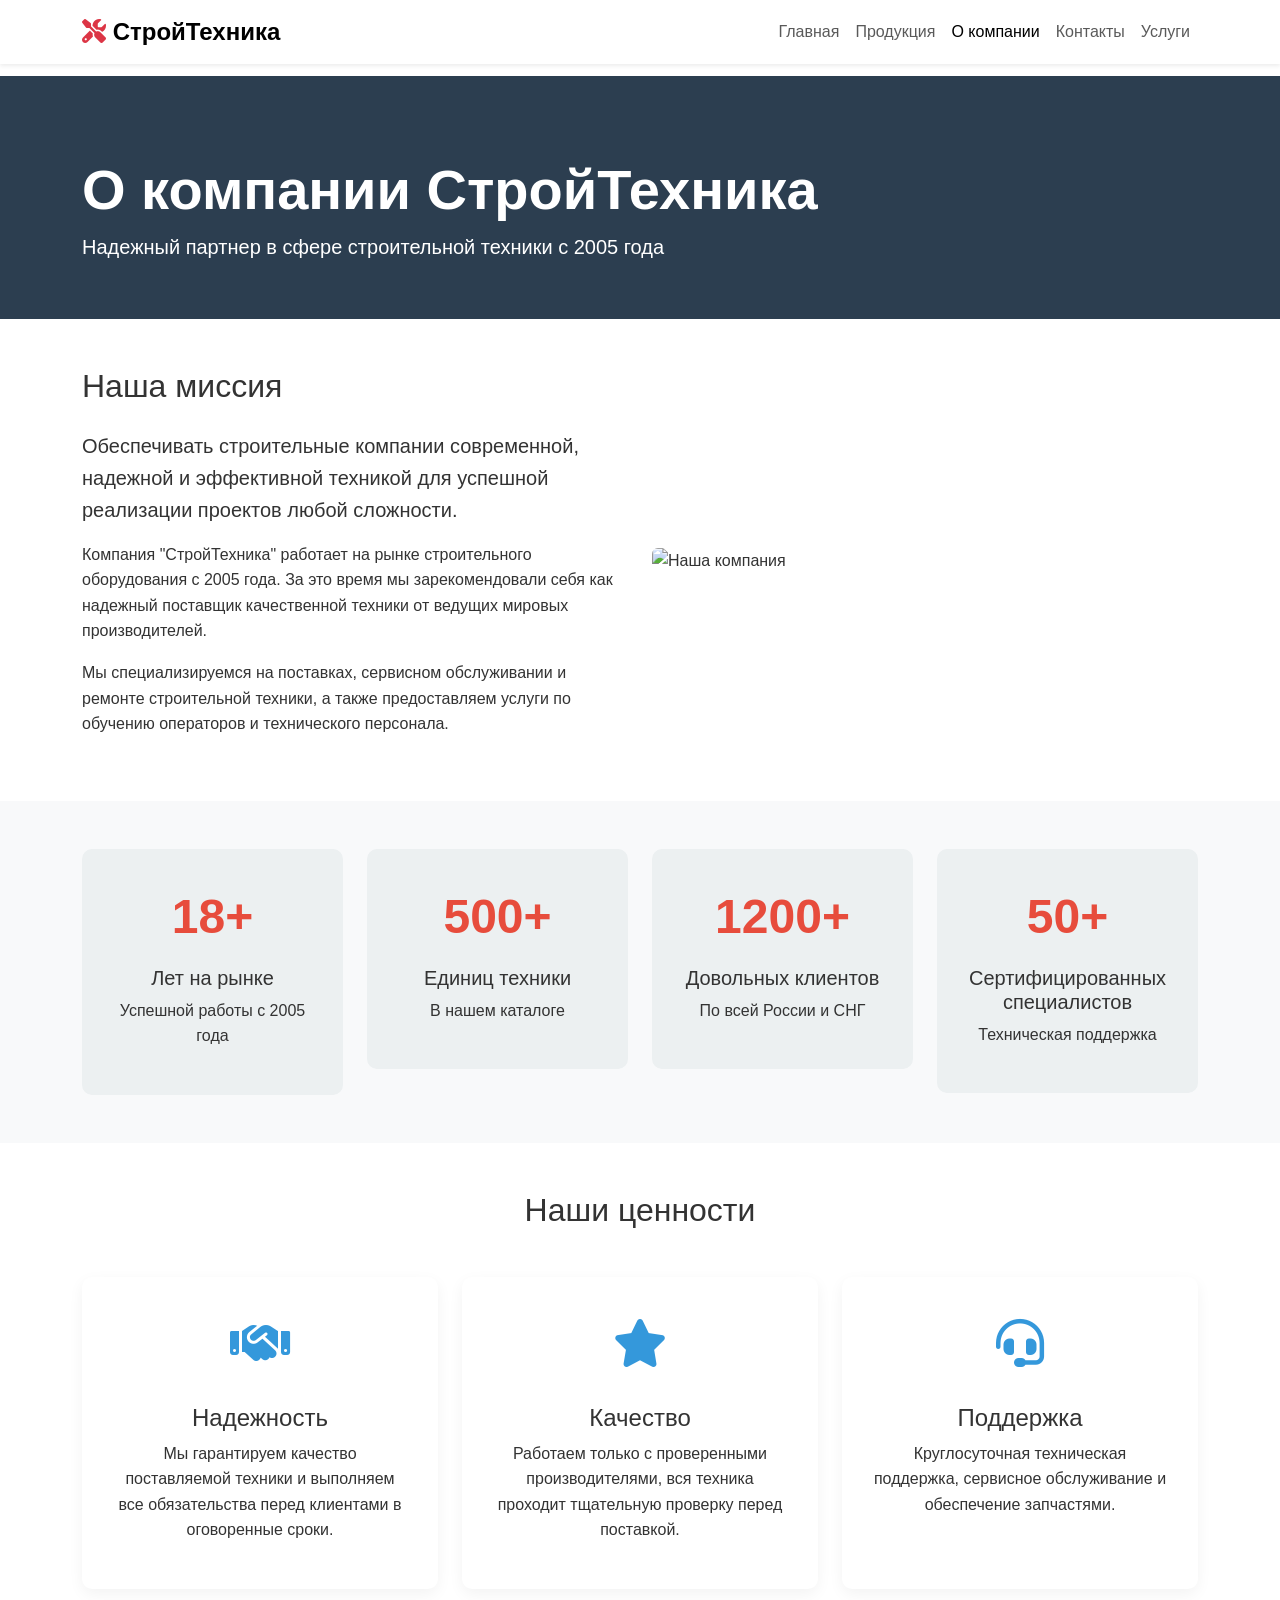
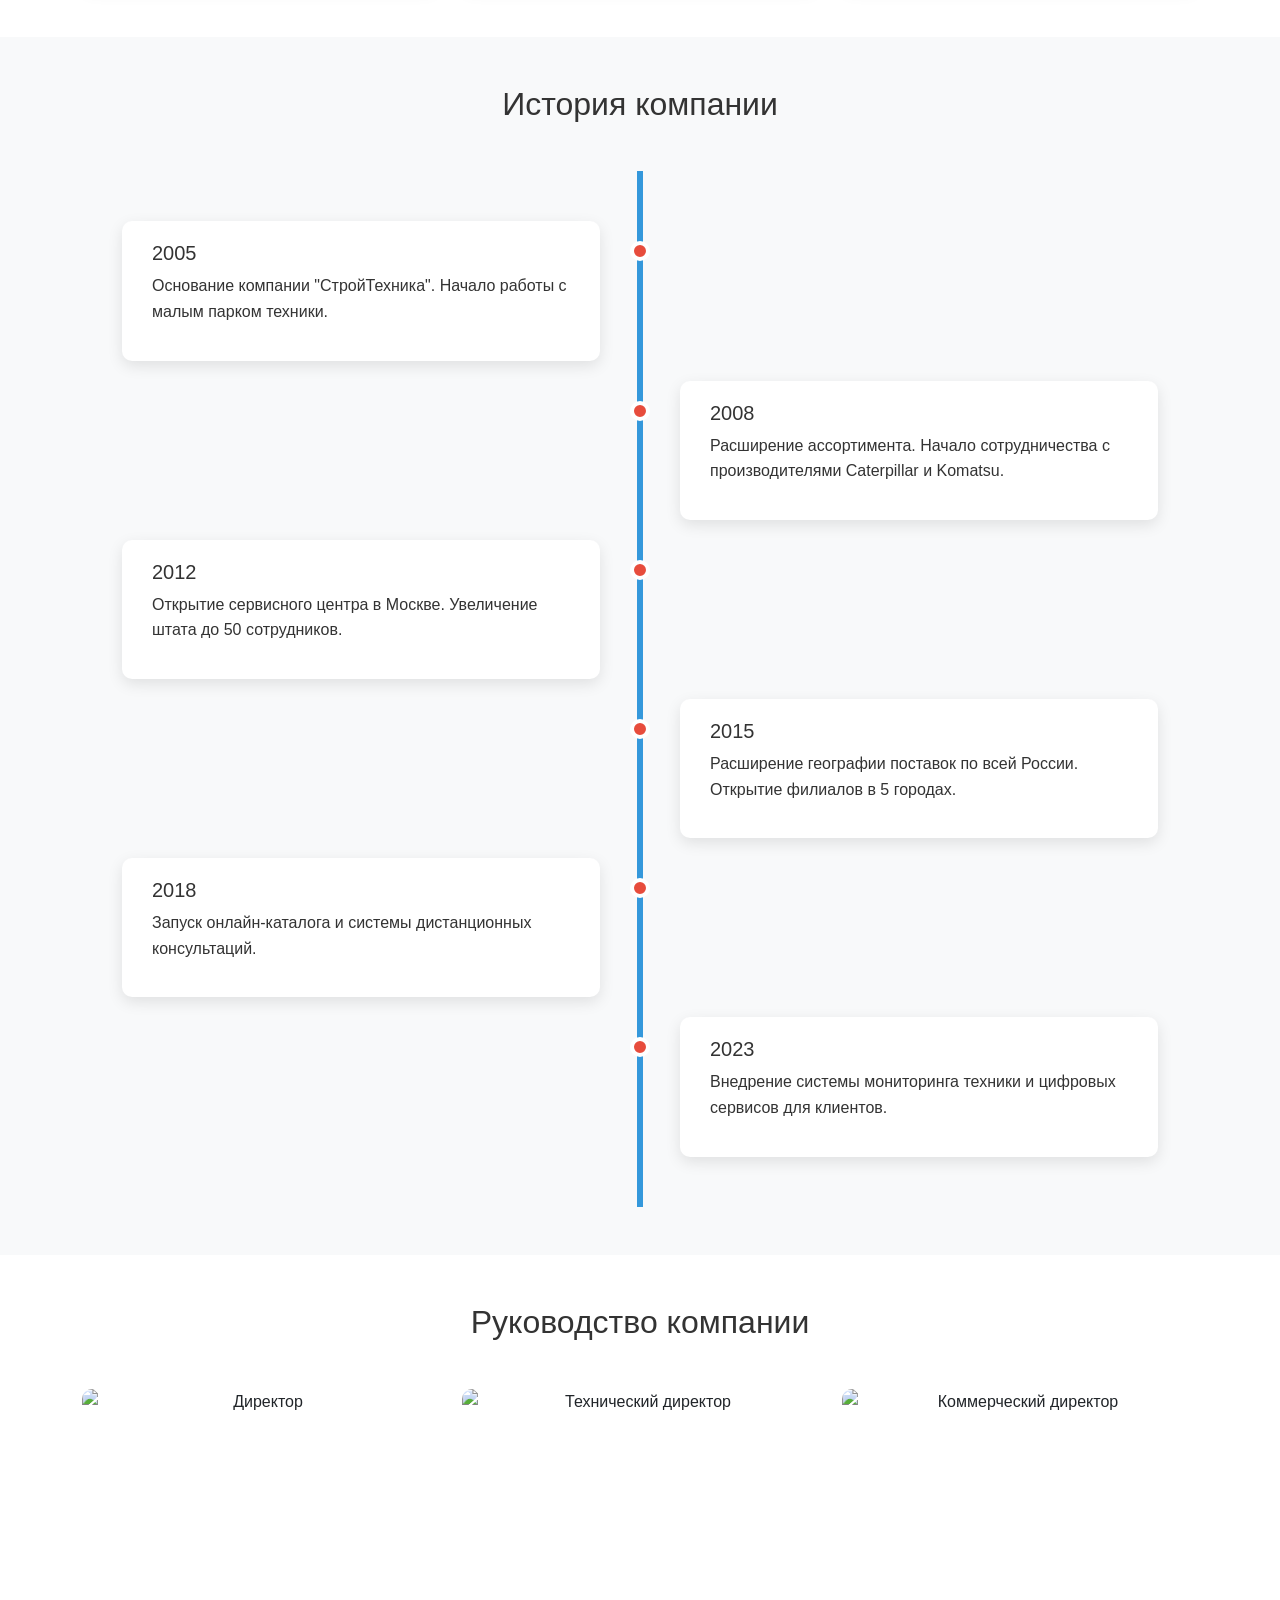
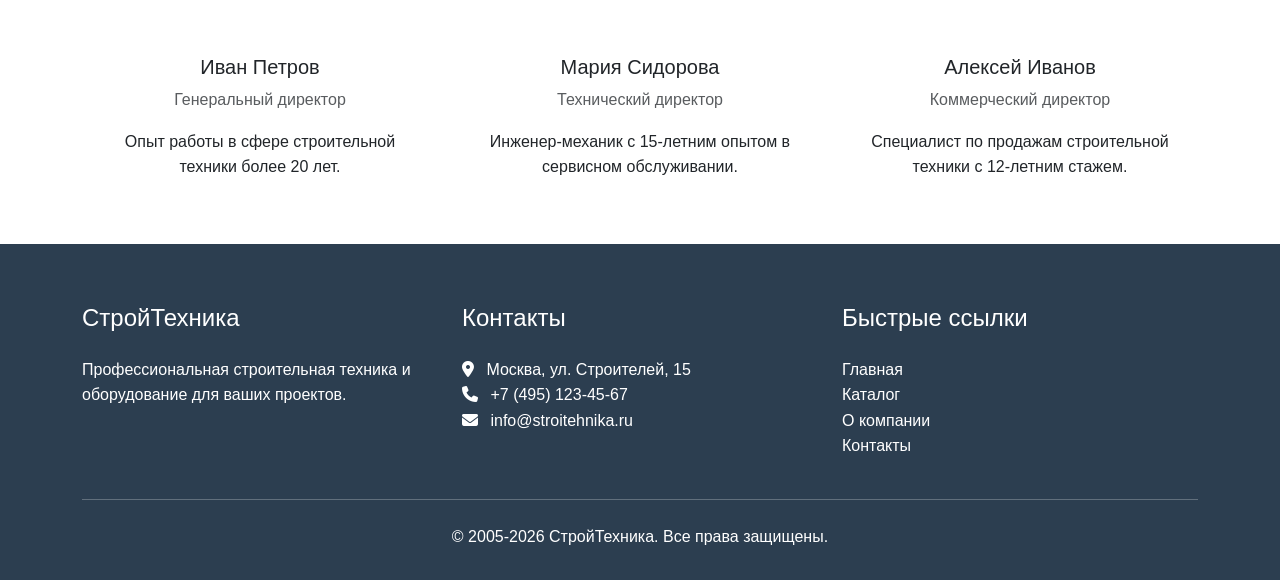
==== about.html @ 3f27ba3b "初始提交: 俄语工程机械展示网站" ====
<!DOCTYPE html>
<html lang="ru">
<head>
    <meta charset="UTF-8">
    <meta name="viewport" content="width=device-width, initial-scale=1.0">
    <title>О компании - Строительная Техника</title>
    <link href="https://cdn.jsdelivr.net/npm/bootstrap@5.3.0/dist/css/bootstrap.min.css" rel="stylesheet">
    <link rel="stylesheet" href="https://cdnjs.cloudflare.com/ajax/libs/font-awesome/6.4.0/css/all.min.css">
    <style>
        :root {
            --primary-color: #2c3e50;
            --secondary-color: #e74c3c;
            --accent-color: #3498db;
            --light-color: #ecf0f1;
        }
        
        body {
            font-family: 'Segoe UI', Tahoma, Geneva, Verdana, sans-serif;
            color: #333;
            line-height: 1.6;
        }
        
        .navbar-brand {
            font-weight: 700;
            font-size: 1.5rem;
        }
        
        .page-header {
            background-color: var(--primary-color);
            color: white;
            padding: 80px 0 40px;
            margin-top: 76px;
        }
        
        .about-hero {
            background: linear-gradient(rgba(44, 62, 80, 0.9), rgba(44, 62, 80, 0.9)), url('https://images.unsplash.com/photo-1504917595217-d4dc5ebe6122?ixlib=rb-4.0.3&auto=format&fit=crop&w=1950&q=80');
            background-size: cover;
            background-position: center;
            color: white;
            padding: 100px 0;
            text-align: center;
        }
        
        .timeline {
            position: relative;
            max-width: 1200px;
            margin: 0 auto;
            padding: 40px 0;
        }
        
        .timeline::after {
            content: '';
            position: absolute;
            width: 6px;
            background-color: var(--accent-color);
            top: 0;
            bottom: 0;
            left: 50%;
            margin-left: -3px;
        }
        
        .timeline-item {
            padding: 10px 40px;
            position: relative;
            width: 50%;
            box-sizing: border-box;
        }
        
        .timeline-item:nth-child(odd) {
            left: 0;
        }
        
        .timeline-item:nth-child(even) {
            left: 50%;
        }
        
        .timeline-content {
            padding: 20px 30px;
            background-color: white;
            position: relative;
            border-radius: 10px;
            box-shadow: 0 5px 15px rgba(0, 0, 0, 0.1);
        }
        
        .timeline-item:nth-child(odd)::after {
            content: '';
            position: absolute;
            width: 20px;
            height: 20px;
            right: -10px;
            background-color: var(--secondary-color);
            border: 4px solid white;
            top: 30px;
            border-radius: 50%;
            z-index: 1;
        }
        
        .timeline-item:nth-child(even)::after {
            content: '';
            position: absolute;
            width: 20px;
            height: 20px;
            left: -10px;
            background-color: var(--secondary-color);
            border: 4px solid white;
            top: 30px;
            border-radius: 50%;
            z-index: 1;
        }
        
        .team-card {
            border: none;
            border-radius: 10px;
            overflow: hidden;
            transition: transform 0.3s ease;
            text-align: center;
        }
        
        .team-card:hover {
            transform: translateY(-10px);
        }
        
        .team-card img {
            height: 250px;
            object-fit: cover;
        }
        
        .values-card {
            text-align: center;
            padding: 30px;
            border-radius: 10px;
            background: white;
            box-shadow: 0 5px 15px rgba(0, 0, 0, 0.05);
            height: 100%;
            transition: transform 0.3s ease;
        }
        
        .values-card:hover {
            transform: translateY(-5px);
        }
        
        .value-icon {
            font-size: 3rem;
            color: var(--accent-color);
            margin-bottom: 20px;
        }
        
        .stat-card {
            text-align: center;
            padding: 30px;
            background: var(--light-color);
            border-radius: 10px;
        }
        
        .stat-number {
            font-size: 3rem;
            font-weight: 700;
            color: var(--secondary-color);
            margin-bottom: 10px;
        }
        
        .footer {
            background-color: var(--primary-color);
            color: white;
            padding: 60px 0 30px;
        }
        
        .btn-primary {
            background-color: var(--secondary-color);
            border-color: var(--secondary-color);
        }
        
        .btn-primary:hover {
            background-color: #c0392b;
            border-color: #c0392b;
        }
        
        @media (max-width: 768px) {
            .timeline::after {
                left: 31px;
            }
            
            .timeline-item {
                width: 100%;
                padding-left: 70px;
                padding-right: 25px;
            }
            
            .timeline-item:nth-child(even) {
                left: 0;
            }
            
            .timeline-item:nth-child(odd)::after,
            .timeline-item:nth-child(even)::after {
                left: 21px;
            }
        }
    </style>
</head>
<body>
    <!-- Навигация -->
    <nav class="navbar navbar-expand-lg navbar-light bg-white shadow-sm fixed-top">
        <div class="container">
            <a class="navbar-brand" href="index.html">
                <i class="fas fa-tools text-danger"></i> СтройТехника
            </a>
            <button class="navbar-toggler" type="button" data-bs-toggle="collapse" data-bs-target="#navbarNav">
                <span class="navbar-toggler-icon"></span>
            </button>
            <div class="collapse navbar-collapse" id="navbarNav">
                <ul class="navbar-nav ms-auto">
                    <li class="nav-item">
                        <a class="nav-link" href="index.html">Главная</a>
                    </li>
                    <li class="nav-item">
                        <a class="nav-link" href="products.html">Продукция</a>
                    </li>
                    <li class="nav-item">
                        <a class="nav-link active" href="about.html">О компании</a>
                    </li>
                    <li class="nav-item">
                        <a class="nav-link" href="contact.html">Контакты</a>
                    </li>
                    <li class="nav-item">
                        <a class="nav-link" href="services.html">Услуги</a>
                    </li>
                </ul>
            </div>
        </div>
    </nav>

    <!-- Заголовок страницы -->
    <section class="page-header">
        <div class="container">
            <div class="row">
                <div class="col-lg-8">
                    <h1 class="display-4 fw-bold">О компании СтройТехника</h1>
                    <p class="lead">Надежный партнер в сфере строительной техники с 2005 года</p>
                </div>
            </div>
        </div>
    </section>

    <!-- О компании -->
    <section class="py-5">
        <div class="container">
            <div class="row align-items-center">
                <div class="col-lg-6">
                    <h2 class="mb-4">Наша миссия</h2>
                    <p class="lead">Обеспечивать строительные компании современной, надежной и эффективной техникой для успешной реализации проектов любой сложности.</p>
                    <p>Компания "СтройТехника" работает на рынке строительного оборудования с 2005 года. За это время мы зарекомендовали себя как надежный поставщик качественной техники от ведущих мировых производителей.</p>
                    <p>Мы специализируемся на поставках, сервисном обслуживании и ремонте строительной техники, а также предоставляем услуги по обучению операторов и технического персонала.</p>
                </div>
                <div class="col-lg-6">
                    <img src="https://images.unsplash.com/photo-1504384308090-c894fdcc538d?ixlib=rb-4.0.3&auto=format&fit=crop&w=1000&q=80" class="img-fluid rounded" alt="Наша компания">
                </div>
            </div>
        </div>
    </section>

    <!-- Статистика -->
    <section class="py-5 bg-light">
        <div class="container">
            <div class="row text-center">
                <div class="col-md-3">
                    <div class="stat-card">
                        <div class="stat-number">18+</div>
                        <h5>Лет на рынке</h5>
                        <p>Успешной работы с 2005 года</p>
                    </div>
                </div>
                <div class="col-md-3">
                    <div class="stat-card">
                        <div class="stat-number">500+</div>
                        <h5>Единиц техники</h5>
                        <p>В нашем каталоге</p>
                    </div>
                </div>
                <div class="col-md-3">
                    <div class="stat-card">
                        <div class="stat-number">1200+</div>
                        <h5>Довольных клиентов</h5>
                        <p>По всей России и СНГ</p>
                    </div>
                </div>
                <div class="col-md-3">
                    <div class="stat-card">
                        <div class="stat-number">50+</div>
                        <h5>Сертифицированных специалистов</h5>
                        <p>Техническая поддержка</p>
                    </div>
                </div>
            </div>
        </div>
    </section>

    <!-- Наши ценности -->
    <section class="py-5">
        <div class="container">
            <h2 class="text-center mb-5">Наши ценности</h2>
            <div class="row g-4">
                <div class="col-md-4">
                    <div class="values-card">
                        <div class="value-icon">
                            <i class="fas fa-handshake"></i>
                        </div>
                        <h4>Надежность</h4>
                        <p>Мы гарантируем качество поставляемой техники и выполняем все обязательства перед клиентами в оговоренные сроки.</p>
                    </div>
                </div>
                <div class="col-md-4">
                    <div class="values-card">
                        <div class="value-icon">
                            <i class="fas fa-star"></i>
                        </div>
                        <h4>Качество</h4>
                        <p>Работаем только с проверенными производителями, вся техника проходит тщательную проверку перед поставкой.</p>
                    </div>
                </div>
                <div class="col-md-4">
                    <div class="values-card">
                        <div class="value-icon">
                            <i class="fas fa-headset"></i>
                        </div>
                        <h4>Поддержка</h4>
                        <p>Круглосуточная техническая поддержка, сервисное обслуживание и обеспечение запчастями.</p>
                    </div>
                </div>
            </div>
        </div>
    </section>

    <!-- История компании -->
    <section class="py-5 bg-light">
        <div class="container">
            <h2 class="text-center mb-5">История компании</h2>
            <div class="timeline">
                <div class="timeline-item">
                    <div class="timeline-content">
                        <h5>2005</h5>
                        <p>Основание компании "СтройТехника". Начало работы с малым парком техники.</p>
                    </div>
                </div>
                <div class="timeline-item">
                    <div class="timeline-content">
                        <h5>2008</h5>
                        <p>Расширение ассортимента. Начало сотрудничества с производителями Caterpillar и Komatsu.</p>
                    </div>
                </div>
                <div class="timeline-item">
                    <div class="timeline-content">
                        <h5>2012</h5>
                        <p>Открытие сервисного центра в Москве. Увеличение штата до 50 сотрудников.</p>
                    </div>
                </div>
                <div class="timeline-item">
                    <div class="timeline-content">
                        <h5>2015</h5>
                        <p>Расширение географии поставок по всей России. Открытие филиалов в 5 городах.</p>
                    </div>
                </div>
                <div class="timeline-item">
                    <div class="timeline-content">
                        <h5>2018</h5>
                        <p>Запуск онлайн-каталога и системы дистанционных консультаций.</p>
                    </div>
                </div>
                <div class="timeline-item">
                    <div class="timeline-content">
                        <h5>2023</h5>
                        <p>Внедрение системы мониторинга техники и цифровых сервисов для клиентов.</p>
                    </div>
                </div>
            </div>
        </div>
    </section>

    <!-- Команда -->
    <section class="py-5">
        <div class="container">
            <h2 class="text-center mb-5">Руководство компании</h2>
            <div class="row g-4">
                <div class="col-md-4">
                    <div class="card team-card">
                        <img src="https://images.unsplash.com/photo-1560250097-0b93528c311a?ixlib=rb-4.0.3&auto=format&fit=crop&w=800&q=80" class="card-img-top" alt="Директор">
                        <div class="card-body">
                            <h5 class="card-title">Иван Петров</h5>
                            <p class="text-muted">Генеральный директор</p>
                            <p class="card-text">Опыт работы в сфере строительной техники более 20 лет.</p>
                        </div>
                    </div>
                </div>
                <div class="col-md-4">
                    <div class="card team-card">
                        <img src="https://images.unsplash.com/photo-1573496359142-b8d87734a5a2?ixlib=rb-4.0.3&auto=format&fit=crop&w=800&q=80" class="card-img-top" alt="Технический директор">
                        <div class="card-body">
                            <h5 class="card-title">Мария Сидорова</h5>
                            <p class="text-muted">Технический директор</p>
                            <p class="card-text">Инженер-механик с 15-летним опытом в сервисном обслуживании.</p>
                        </div>
                    </div>
                </div>
                <div class="col-md-4">
                    <div class="card team-card">
                        <img src="https://images.unsplash.com/photo-1560250097-0b93528c311a?ixlib=rb-4.0.3&auto=format&fit=crop&w=800&q=80" class="card-img-top" alt="Коммерческий директор">
                        <div class="card-body">
                            <h5 class="card-title">Алексей Иванов</h5>
                            <p class="text-muted">Коммерческий директор</p>
                            <p class="card-text">Специалист по продажам строительной техники с 12-летним стажем.</p>
                        </div>
                    </div>
                </div>
            </div>
        </div>
    </section>

    <!-- Футер -->
    <footer class="footer">
        <div class="container">
            <div class="row">
                <div class="col-md-4">
                    <h4 class="mb-4">СтройТехника</h4>
                    <p>Профессиональная строительная техника и оборудование для ваших проектов.</p>
                </div>
                <div class="col-md-4">
                    <h4 class="mb-4">Контакты</h4>
                    <ul class="list-unstyled">
                        <li><i class="fas fa-map-marker-alt me-2"></i> Москва, ул. Строителей, 15</li>
                        <li><i class="fas fa-phone me-2"></i> +7 (495) 123-45-67</li>
                        <li><i class="fas fa-envelope me-2"></i> info@stroitehnika.ru</li>
                    </ul>
                </div>
                <div class="col-md-4">
                    <h4 class="mb-4">Быстрые ссылки</h4>
                    <ul class="list-unstyled">
                        <li><a href="index.html" class="text-white text-decoration-none">Главная</a></li>
                        <li><a href="products.html" class="text-white text-decoration-none">Каталог</a></li>
                        <li><a href="about.html" class="text-white text-decoration-none">О компании</a></li>
                        <li><a href="contact.html" class="text-white text-decoration-none">Контакты</a></li>
                    </ul>
                </div>
            </div>
            <hr class="my-4 bg-light">
            <div class="row">
                <div class="col-md-12 text-center">
                    <p class="mb-0">&copy; 2005-2026 СтройТехника. Все права защищены.</p>
                </div>
            </div>
        </div>
    </footer>

    <script src="https://cdn.jsdelivr.net/npm/bootstrap@5.3.0/dist/js/bootstrap.bundle.min.js"></script>
</body>
</html>
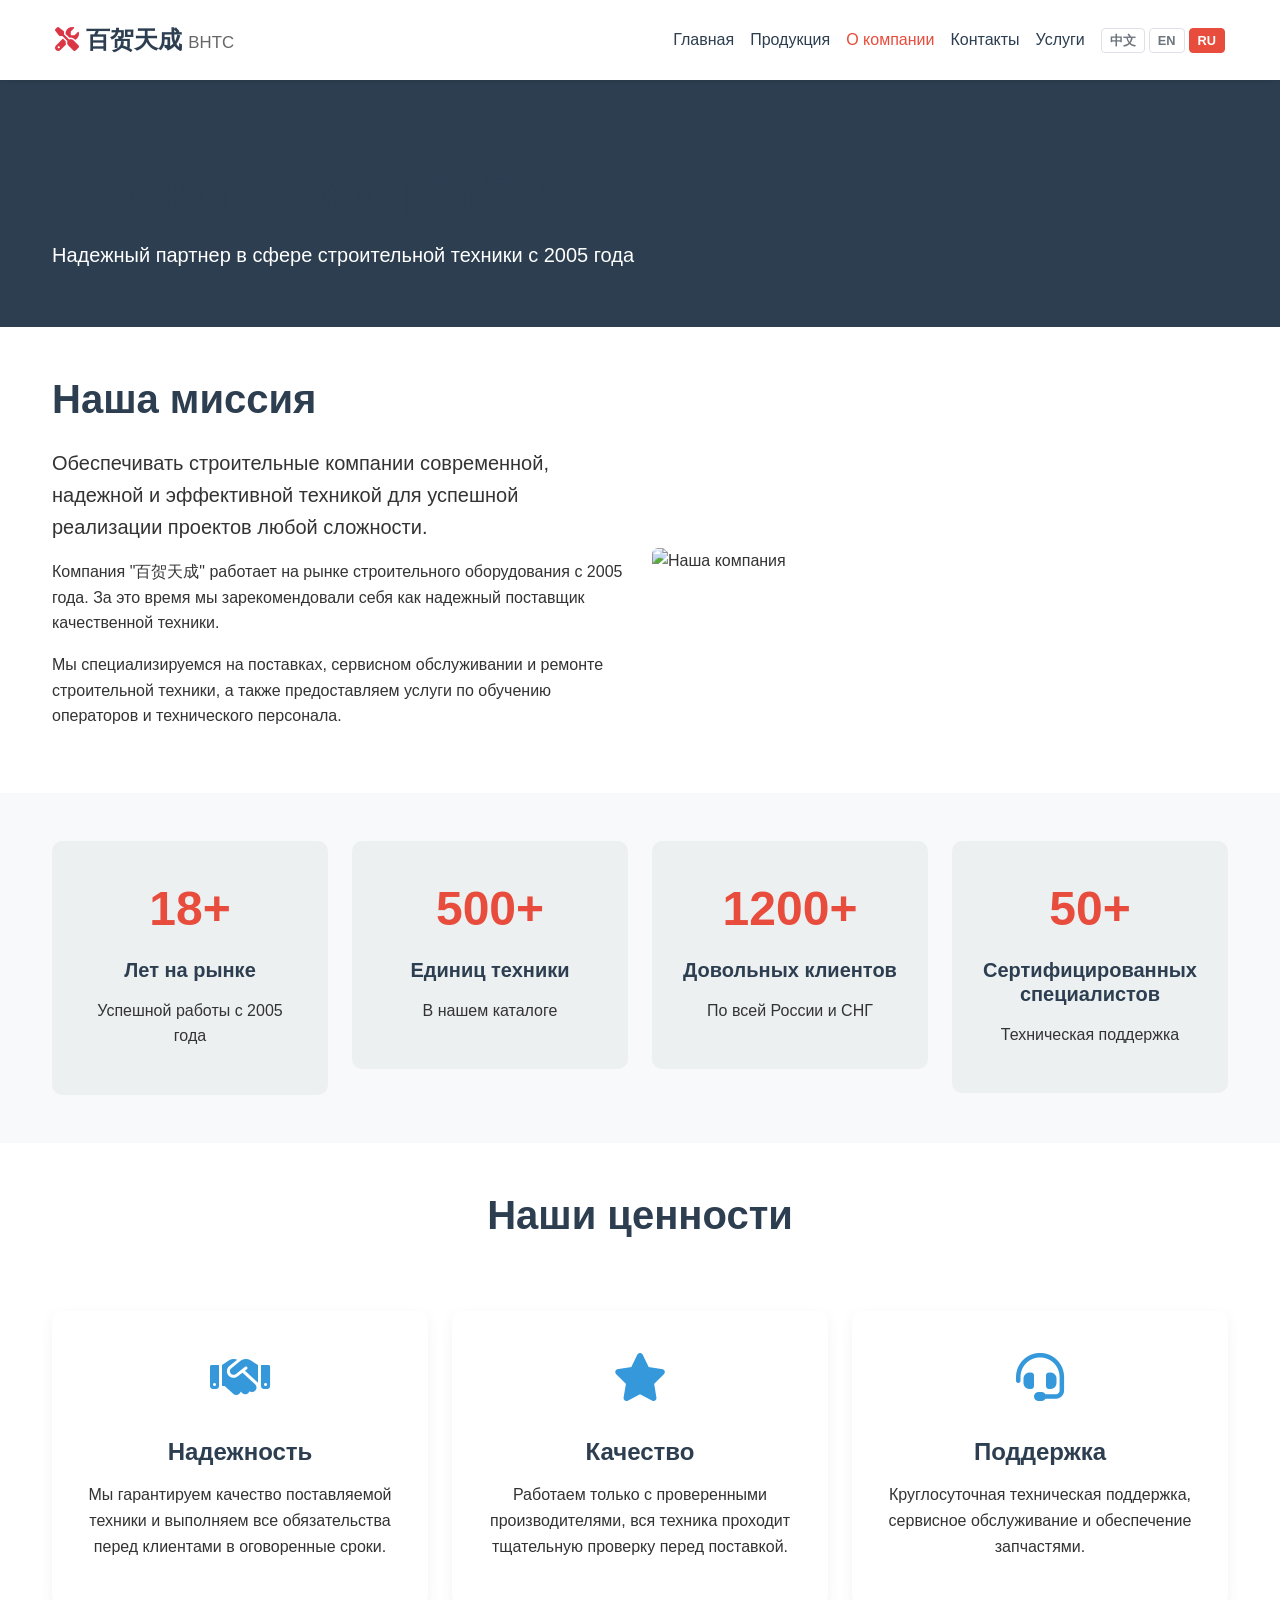
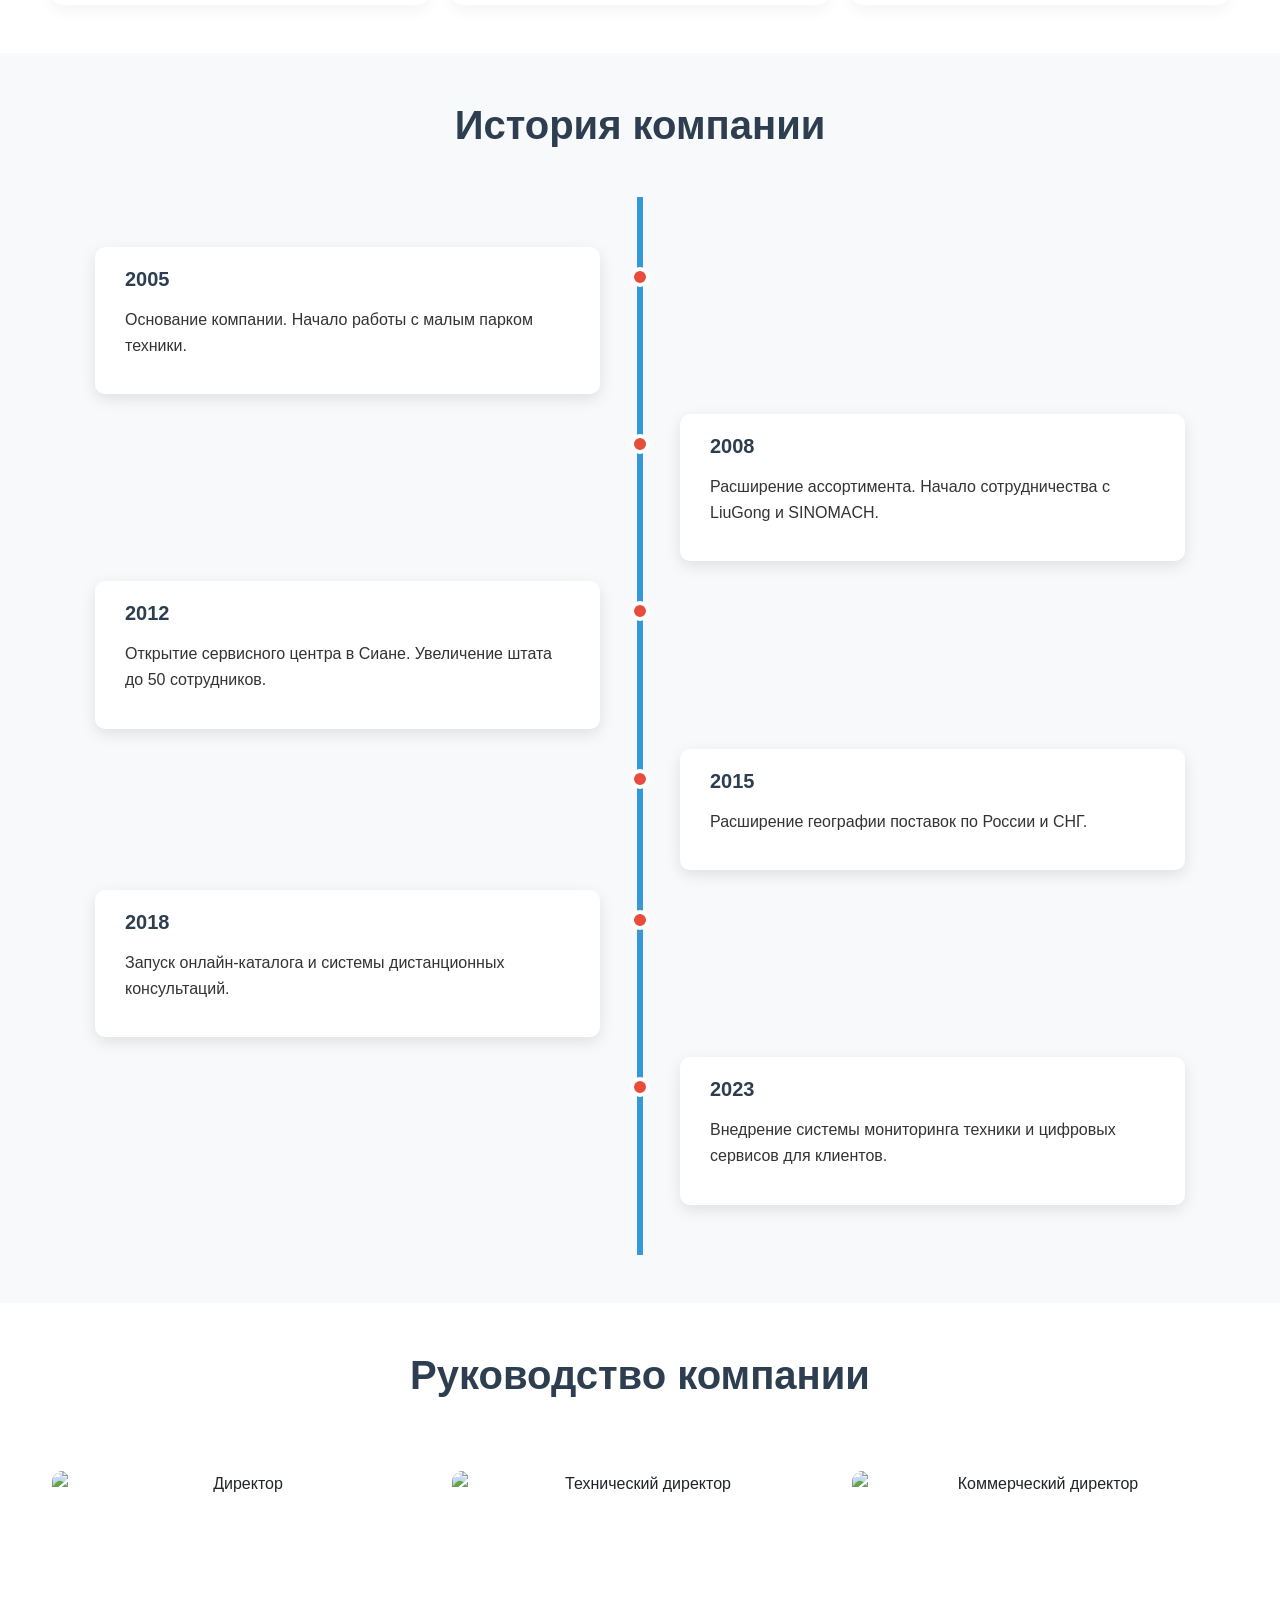
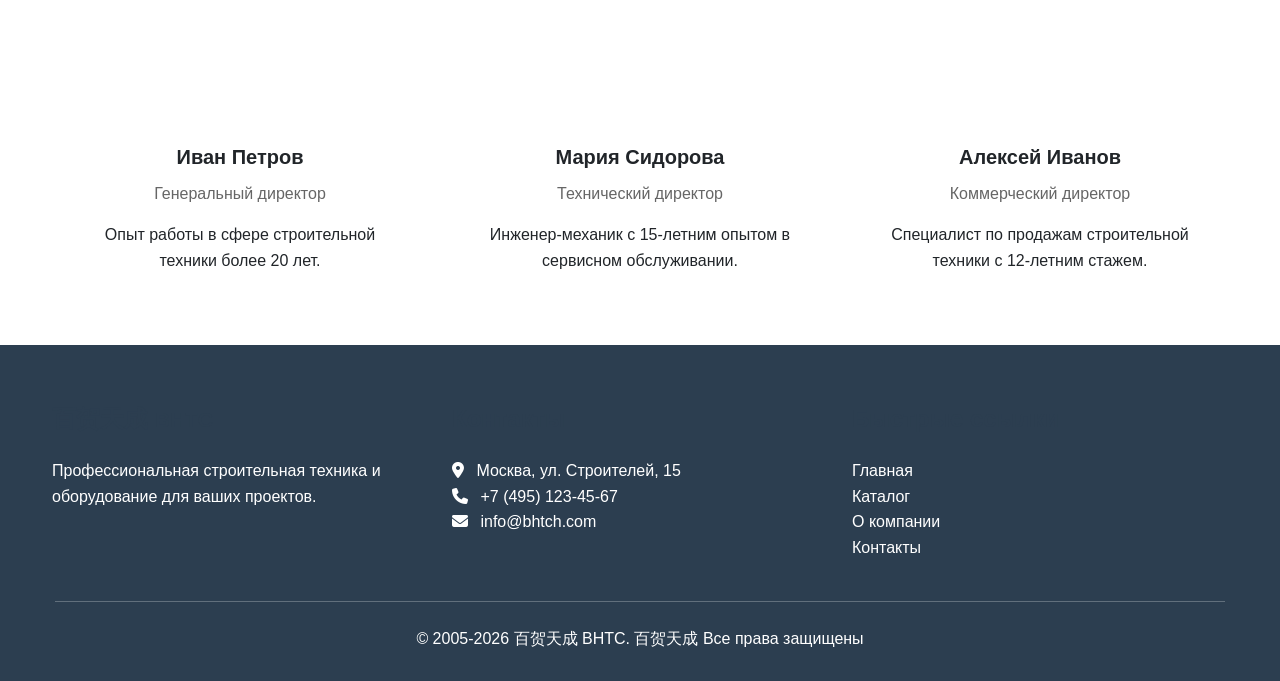
==== commit 60a04d40: "feat: 完善三语切换、域名更新、产品图片及管理系统" ====
--- a/about.html
+++ b/about.html
@@ -3,9 +3,10 @@
 <head>
     <meta charset="UTF-8">
     <meta name="viewport" content="width=device-width, initial-scale=1.0">
-    <title>О компании - Строительная Техника</title>
+    <title>关于百贺天成 - BHTC</title>
     <link href="https://cdn.jsdelivr.net/npm/bootstrap@5.3.0/dist/css/bootstrap.min.css" rel="stylesheet">
     <link rel="stylesheet" href="https://cdnjs.cloudflare.com/ajax/libs/font-awesome/6.4.0/css/all.min.css">
+    <link rel="stylesheet" href="style.css">
     <style>
         :root {
             --primary-color: #2c3e50;
@@ -195,35 +196,28 @@
                 left: 21px;
             }
         }
+
+        .lang-switcher .lang-btn { border: 1px solid #dee2e6; border-radius: 4px; background: transparent; color: #6c757d; font-size: 0.8rem; font-weight: 600; padding: 2px 8px; transition: all 0.2s; }
+        .lang-switcher .lang-btn:hover { border-color: var(--secondary-color); color: var(--secondary-color); }
+        .lang-switcher .lang-btn.active { background: var(--secondary-color); border-color: var(--secondary-color); color: white; }
     </style>
 </head>
 <body>
     <!-- Навигация -->
     <nav class="navbar navbar-expand-lg navbar-light bg-white shadow-sm fixed-top">
         <div class="container">
-            <a class="navbar-brand" href="index.html">
-                <i class="fas fa-tools text-danger"></i> СтройТехника
-            </a>
+            <a class="navbar-brand" href="index.html"><i class="fas fa-tools text-danger"></i> 百贺天成 <small class="text-muted fw-normal" style="font-size:0.7em;">BHTC</small></a>
             <button class="navbar-toggler" type="button" data-bs-toggle="collapse" data-bs-target="#navbarNav">
                 <span class="navbar-toggler-icon"></span>
             </button>
             <div class="collapse navbar-collapse" id="navbarNav">
-                <ul class="navbar-nav ms-auto">
-                    <li class="nav-item">
-                        <a class="nav-link" href="index.html">Главная</a>
-                    </li>
-                    <li class="nav-item">
-                        <a class="nav-link" href="products.html">Продукция</a>
-                    </li>
-                    <li class="nav-item">
-                        <a class="nav-link active" href="about.html">О компании</a>
-                    </li>
-                    <li class="nav-item">
-                        <a class="nav-link" href="contact.html">Контакты</a>
-                    </li>
-                    <li class="nav-item">
-                        <a class="nav-link" href="services.html">Услуги</a>
-                    </li>
+                <ul class="navbar-nav ms-auto align-items-center">
+                    <li class="nav-item"><a class="nav-link" href="index.html" data-i18n="nav.home">Главная</a></li>
+                    <li class="nav-item"><a class="nav-link" href="products.html" data-i18n="nav.products">Продукция</a></li>
+                    <li class="nav-item"><a class="nav-link active" href="about.html" data-i18n="nav.about">О компании</a></li>
+                    <li class="nav-item"><a class="nav-link" href="contact.html" data-i18n="nav.contact">Контакты</a></li>
+                    <li class="nav-item"><a class="nav-link" href="services.html" data-i18n="nav.services">Услуги</a></li>
+                    <li class="nav-item ms-lg-2"><div class="lang-switcher d-flex gap-1"></div></li>
                 </ul>
             </div>
         </div>
@@ -234,8 +228,8 @@
         <div class="container">
             <div class="row">
                 <div class="col-lg-8">
-                    <h1 class="display-4 fw-bold">О компании СтройТехника</h1>
-                    <p class="lead">Надежный партнер в сфере строительной техники с 2005 года</p>
+                    <h1 class="display-4 fw-bold" data-i18n="about.title">О компании 百贺天成</h1>
+                    <p class="lead" data-i18n="about.subtitle">Надежный партнер в сфере строительной техники с 2005 года</p>
                 </div>
             </div>
         </div>
@@ -246,10 +240,10 @@
         <div class="container">
             <div class="row align-items-center">
                 <div class="col-lg-6">
-                    <h2 class="mb-4">Наша миссия</h2>
-                    <p class="lead">Обеспечивать строительные компании современной, надежной и эффективной техникой для успешной реализации проектов любой сложности.</p>
-                    <p>Компания "СтройТехника" работает на рынке строительного оборудования с 2005 года. За это время мы зарекомендовали себя как надежный поставщик качественной техники от ведущих мировых производителей.</p>
-                    <p>Мы специализируемся на поставках, сервисном обслуживании и ремонте строительной техники, а также предоставляем услуги по обучению операторов и технического персонала.</p>
+                    <h2 class="mb-4" data-i18n="about.mission.title">Наша миссия</h2>
+                    <p class="lead" data-i18n="about.mission.p0">Обеспечивать строительные компании современной, надежной и эффективной техникой для успешной реализации проектов любой сложности.</p>
+                    <p data-i18n="about.mission.p1">Компания "СтройТехника" работает на рынке строительного оборудования с 2005 года. За это время мы зарекомендовали себя как надежный поставщик качественной техники от ведущих мировых производителей.</p>
+                    <p data-i18n="about.mission.p2">Мы специализируемся на поставках, сервисном обслуживании и ремонте строительной техники, а также предоставляем услуги по обучению операторов и технического персонала.</p>
                 </div>
                 <div class="col-lg-6">
                     <img src="https://images.unsplash.com/photo-1504384308090-c894fdcc538d?ixlib=rb-4.0.3&auto=format&fit=crop&w=1000&q=80" class="img-fluid rounded" alt="Наша компания">
@@ -264,30 +258,30 @@
             <div class="row text-center">
                 <div class="col-md-3">
                     <div class="stat-card">
-                        <div class="stat-number">18+</div>
-                        <h5>Лет на рынке</h5>
-                        <p>Успешной работы с 2005 года</p>
+                        <div class="stat-number" data-i18n="about.stats.years.num">18+</div>
+                        <h5 data-i18n="about.stats.years">Лет на рынке</h5>
+                        <p data-i18n="about.stats.years.desc">Успешной работы с 2005 года</p>
                     </div>
                 </div>
                 <div class="col-md-3">
                     <div class="stat-card">
-                        <div class="stat-number">500+</div>
-                        <h5>Единиц техники</h5>
-                        <p>В нашем каталоге</p>
+                        <div class="stat-number" data-i18n="about.stats.units.num">500+</div>
+                        <h5 data-i18n="about.stats.units">Единиц техники</h5>
+                        <p data-i18n="about.stats.units.desc">В нашем каталоге</p>
                     </div>
                 </div>
                 <div class="col-md-3">
                     <div class="stat-card">
-                        <div class="stat-number">1200+</div>
-                        <h5>Довольных клиентов</h5>
-                        <p>По всей России и СНГ</p>
+                        <div class="stat-number" data-i18n="about.stats.clients.num">1200+</div>
+                        <h5 data-i18n="about.stats.clients">Довольных клиентов</h5>
+                        <p data-i18n="about.stats.clients.desc">По всей России и СНГ</p>
                     </div>
                 </div>
                 <div class="col-md-3">
                     <div class="stat-card">
-                        <div class="stat-number">50+</div>
-                        <h5>Сертифицированных специалистов</h5>
-                        <p>Техническая поддержка</p>
+                        <div class="stat-number" data-i18n="about.stats.staff.num">50+</div>
+                        <h5 data-i18n="about.stats.staff">Сертифицированных специалистов</h5>
+                        <p data-i18n="about.stats.staff.desc">Техническая поддержка</p>
                     </div>
                 </div>
             </div>
@@ -297,15 +291,15 @@
     <!-- Наши ценности -->
     <section class="py-5">
         <div class="container">
-            <h2 class="text-center mb-5">Наши ценности</h2>
+            <h2 class="text-center mb-5" data-i18n="about.values.title">Наши ценности</h2>
             <div class="row g-4">
                 <div class="col-md-4">
                     <div class="values-card">
                         <div class="value-icon">
                             <i class="fas fa-handshake"></i>
                         </div>
-                        <h4>Надежность</h4>
-                        <p>Мы гарантируем качество поставляемой техники и выполняем все обязательства перед клиентами в оговоренные сроки.</p>
+                        <h4 data-i18n="about.values.trust">Надежность</h4>
+                        <p data-i18n="about.values.trust.p">Мы гарантируем качество поставляемой техники и выполняем все обязательства перед клиентами в оговоренные сроки.</p>
                     </div>
                 </div>
                 <div class="col-md-4">
@@ -313,8 +307,8 @@
                         <div class="value-icon">
                             <i class="fas fa-star"></i>
                         </div>
-                        <h4>Качество</h4>
-                        <p>Работаем только с проверенными производителями, вся техника проходит тщательную проверку перед поставкой.</p>
+                        <h4 data-i18n="about.values.quality">Качество</h4>
+                        <p data-i18n="about.values.quality.p">Работаем только с проверенными производителями, вся техника проходит тщательную проверку перед поставкой.</p>
                     </div>
                 </div>
                 <div class="col-md-4">
@@ -322,8 +316,8 @@
                         <div class="value-icon">
                             <i class="fas fa-headset"></i>
                         </div>
-                        <h4>Поддержка</h4>
-                        <p>Круглосуточная техническая поддержка, сервисное обслуживание и обеспечение запчастями.</p>
+                        <h4 data-i18n="about.values.support">Поддержка</h4>
+                        <p data-i18n="about.values.support.p">Круглосуточная техническая поддержка, сервисное обслуживание и обеспечение запчастями.</p>
                     </div>
                 </div>
             </div>
@@ -333,42 +327,42 @@
     <!-- История компании -->
     <section class="py-5 bg-light">
         <div class="container">
-            <h2 class="text-center mb-5">История компании</h2>
+            <h2 class="text-center mb-5" data-i18n="about.history.title">История компании</h2>
             <div class="timeline">
                 <div class="timeline-item">
                     <div class="timeline-content">
                         <h5>2005</h5>
-                        <p>Основание компании "СтройТехника". Начало работы с малым парком техники.</p>
+                        <p data-i18n="about.history.2005">Основание компании "СтройТехника". Начало работы с малым парком техники.</p>
                     </div>
                 </div>
                 <div class="timeline-item">
                     <div class="timeline-content">
                         <h5>2008</h5>
-                        <p>Расширение ассортимента. Начало сотрудничества с производителями Caterpillar и Komatsu.</p>
+                        <p data-i18n="about.history.2008">Расширение ассортимента. Начало сотрудничества с производителями Caterpillar и Komatsu.</p>
                     </div>
                 </div>
                 <div class="timeline-item">
                     <div class="timeline-content">
                         <h5>2012</h5>
-                        <p>Открытие сервисного центра в Москве. Увеличение штата до 50 сотрудников.</p>
+                        <p data-i18n="about.history.2012">Открытие сервисного центра в Москве. Увеличение штата до 50 сотрудников.</p>
                     </div>
                 </div>
                 <div class="timeline-item">
                     <div class="timeline-content">
                         <h5>2015</h5>
-                        <p>Расширение географии поставок по всей России. Открытие филиалов в 5 городах.</p>
+                        <p data-i18n="about.history.2015">Расширение географии поставок по всей России. Открытие филиалов в 5 городах.</p>
                     </div>
                 </div>
                 <div class="timeline-item">
                     <div class="timeline-content">
                         <h5>2018</h5>
-                        <p>Запуск онлайн-каталога и системы дистанционных консультаций.</p>
+                        <p data-i18n="about.history.2018">Запуск онлайн-каталога и системы дистанционных консультаций.</p>
                     </div>
                 </div>
                 <div class="timeline-item">
                     <div class="timeline-content">
                         <h5>2023</h5>
-                        <p>Внедрение системы мониторинга техники и цифровых сервисов для клиентов.</p>
+                        <p data-i18n="about.history.2023">Внедрение системы мониторинга техники и цифровых сервисов для клиентов.</p>
                     </div>
                 </div>
             </div>
@@ -378,7 +372,7 @@
     <!-- Команда -->
     <section class="py-5">
         <div class="container">
-            <h2 class="text-center mb-5">Руководство компании</h2>
+            <h2 class="text-center mb-5" data-i18n="about.team.title">Руководство компании</h2>
             <div class="row g-4">
                 <div class="col-md-4">
                     <div class="card team-card">
@@ -419,36 +413,37 @@
         <div class="container">
             <div class="row">
                 <div class="col-md-4">
-                    <h4 class="mb-4">СтройТехника</h4>
-                    <p>Профессиональная строительная техника и оборудование для ваших проектов.</p>
-                </div>
-                <div class="col-md-4">
-                    <h4 class="mb-4">Контакты</h4>
+                    <h4 class="mb-4">百贺天成 <small>BHTC</small></h4>
+                    <p data-i18n="footer.desc">Профессиональная строительная техника и оборудование для ваших проектов.</p>
+                </div>
+                <div class="col-md-4">
+                    <h4 class="mb-4" data-i18n="footer.contacts">Контакты</h4>
                     <ul class="list-unstyled">
                         <li><i class="fas fa-map-marker-alt me-2"></i> Москва, ул. Строителей, 15</li>
                         <li><i class="fas fa-phone me-2"></i> +7 (495) 123-45-67</li>
-                        <li><i class="fas fa-envelope me-2"></i> info@stroitehnika.ru</li>
+                        <li><i class="fas fa-envelope me-2"></i> info@bhtch.com</li>
                     </ul>
                 </div>
                 <div class="col-md-4">
-                    <h4 class="mb-4">Быстрые ссылки</h4>
+                    <h4 class="mb-4" data-i18n="footer.links">Быстрые ссылки</h4>
                     <ul class="list-unstyled">
-                        <li><a href="index.html" class="text-white text-decoration-none">Главная</a></li>
-                        <li><a href="products.html" class="text-white text-decoration-none">Каталог</a></li>
-                        <li><a href="about.html" class="text-white text-decoration-none">О компании</a></li>
-                        <li><a href="contact.html" class="text-white text-decoration-none">Контакты</a></li>
+                        <li><a href="index.html" class="text-white text-decoration-none" data-i18n="footer.home">Главная</a></li>
+                        <li><a href="products.html" class="text-white text-decoration-none" data-i18n="footer.catalog">Каталог</a></li>
+                        <li><a href="about.html" class="text-white text-decoration-none" data-i18n="footer.about">О компании</a></li>
+                        <li><a href="contact.html" class="text-white text-decoration-none" data-i18n="footer.contact">Контакты</a></li>
                     </ul>
                 </div>
             </div>
             <hr class="my-4 bg-light">
             <div class="row">
                 <div class="col-md-12 text-center">
-                    <p class="mb-0">&copy; 2005-2026 СтройТехника. Все права защищены.</p>
+                    <p class="mb-0">&copy; 2005-2026 百贺天成 BHTC. <span data-i18n="footer.copyright">Все права защищены.</span></p>
                 </div>
             </div>
         </div>
     </footer>
 
     <script src="https://cdn.jsdelivr.net/npm/bootstrap@5.3.0/dist/js/bootstrap.bundle.min.js"></script>
+    <script src="js/i18n.js"></script>
 </body>
 </html>
--- a/style.css
+++ b/style.css
@@ -0,0 +1,800 @@
+/* Основные стили для сайта СтройТехника */
+
+:root {
+    --primary-color: #2c3e50;
+    --secondary-color: #e74c3c;
+    --accent-color: #3498db;
+    --light-color: #ecf0f1;
+    --dark-color: #2c3e50;
+    --text-color: #333;
+    --text-light: #666;
+    --border-color: #dee2e6;
+    --shadow: 0 5px 15px rgba(0, 0, 0, 0.08);
+    --transition: all 0.3s ease;
+}
+
+/* Общие стили */
+* {
+    margin: 0;
+    padding: 0;
+    box-sizing: border-box;
+}
+
+body {
+    font-family: 'Segoe UI', Tahoma, Geneva, Verdana, sans-serif;
+    color: var(--text-color);
+    line-height: 1.6;
+    background-color: #fff;
+    overflow-x: hidden;
+}
+
+.container {
+    max-width: 1200px;
+    margin: 0 auto;
+    padding: 0 15px;
+}
+
+/* Типография */
+h1, h2, h3, h4, h5, h6 {
+    margin-bottom: 1rem;
+    font-weight: 700;
+    color: var(--primary-color);
+    line-height: 1.2;
+}
+
+h1 {
+    font-size: 3rem;
+}
+
+h2 {
+    font-size: 2.5rem;
+}
+
+h3 {
+    font-size: 2rem;
+}
+
+h4 {
+    font-size: 1.5rem;
+}
+
+h5 {
+    font-size: 1.25rem;
+}
+
+h6 {
+    font-size: 1rem;
+}
+
+p {
+    margin-bottom: 1rem;
+}
+
+.lead {
+    font-size: 1.25rem;
+    font-weight: 300;
+}
+
+.text-muted {
+    color: var(--text-light) !important;
+}
+
+/* Ссылки */
+a {
+    color: var(--accent-color);
+    text-decoration: none;
+    transition: var(--transition);
+}
+
+a:hover {
+    color: var(--secondary-color);
+}
+
+/* Кнопки */
+.btn {
+    display: inline-block;
+    font-weight: 600;
+    text-align: center;
+    white-space: nowrap;
+    vertical-align: middle;
+    user-select: none;
+    border: 1px solid transparent;
+    padding: 0.75rem 1.5rem;
+    font-size: 1rem;
+    line-height: 1.5;
+    border-radius: 0.375rem;
+    transition: var(--transition);
+    cursor: pointer;
+}
+
+.btn-primary {
+    color: #fff;
+    background-color: var(--secondary-color);
+    border-color: var(--secondary-color);
+}
+
+.btn-primary:hover {
+    background-color: #c0392b;
+    border-color: #c0392b;
+    transform: translateY(-2px);
+    box-shadow: var(--shadow);
+}
+
+.btn-outline-primary {
+    color: var(--accent-color);
+    border-color: var(--accent-color);
+    background-color: transparent;
+}
+
+.btn-outline-primary:hover {
+    color: #fff;
+    background-color: var(--accent-color);
+    border-color: var(--accent-color);
+    transform: translateY(-2px);
+    box-shadow: var(--shadow);
+}
+
+.btn-lg {
+    padding: 1rem 2rem;
+    font-size: 1.25rem;
+}
+
+.btn-sm {
+    padding: 0.5rem 1rem;
+    font-size: 0.875rem;
+}
+
+/* Карточки */
+.card {
+    position: relative;
+    display: flex;
+    flex-direction: column;
+    min-width: 0;
+    word-wrap: break-word;
+    background-color: #fff;
+    background-clip: border-box;
+    border: 1px solid var(--border-color);
+    border-radius: 0.5rem;
+    transition: var(--transition);
+}
+
+.card-body {
+    flex: 1 1 auto;
+    padding: 1.5rem;
+}
+
+.card-title {
+    margin-bottom: 0.75rem;
+}
+
+.card-text:last-child {
+    margin-bottom: 0;
+}
+
+.card-img-top {
+    width: 100%;
+    border-top-left-radius: calc(0.5rem - 1px);
+    border-top-right-radius: calc(0.5rem - 1px);
+}
+
+/* Навигация */
+.navbar {
+    padding: 1rem 0;
+    box-shadow: 0 2px 10px rgba(0, 0, 0, 0.1);
+}
+
+.navbar-brand {
+    font-size: 1.5rem;
+    font-weight: 700;
+    color: var(--primary-color);
+}
+
+.navbar-nav .nav-link {
+    padding: 0.5rem 1rem;
+    font-weight: 500;
+    color: var(--primary-color);
+}
+
+.navbar-nav .nav-link:hover,
+.navbar-nav .nav-link.active {
+    color: var(--secondary-color);
+}
+
+/* Формы */
+.form-control {
+    display: block;
+    width: 100%;
+    padding: 0.75rem 1rem;
+    font-size: 1rem;
+    line-height: 1.5;
+    color: var(--text-color);
+    background-color: #fff;
+    background-clip: padding-box;
+    border: 1px solid var(--border-color);
+    border-radius: 0.375rem;
+    transition: var(--transition);
+}
+
+.form-control:focus {
+    color: var(--text-color);
+    background-color: #fff;
+    border-color: var(--accent-color);
+    outline: 0;
+    box-shadow: 0 0 0 0.25rem rgba(52, 152, 219, 0.25);
+}
+
+.form-label {
+    margin-bottom: 0.5rem;
+    font-weight: 600;
+}
+
+.form-check-input {
+    margin-top: 0.3rem;
+    margin-right: 0.5rem;
+}
+
+/* Бейджи */
+.badge {
+    display: inline-block;
+    padding: 0.35em 0.65em;
+    font-size: 0.75em;
+    font-weight: 700;
+    line-height: 1;
+    text-align: center;
+    white-space: nowrap;
+    vertical-align: baseline;
+    border-radius: 0.375rem;
+}
+
+.bg-primary {
+    background-color: var(--primary-color) !important;
+}
+
+.bg-secondary {
+    background-color: var(--secondary-color) !important;
+}
+
+.bg-success {
+    background-color: #28a745 !important;
+}
+
+.bg-danger {
+    background-color: #dc3545 !important;
+}
+
+.bg-warning {
+    background-color: #ffc107 !important;
+}
+
+.bg-info {
+    background-color: #17a2b8 !important;
+}
+
+/* Утилиты */
+.text-center {
+    text-align: center;
+}
+
+.text-right {
+    text-align: right;
+}
+
+.text-left {
+    text-align: left;
+}
+
+.mt-1 { margin-top: 0.25rem; }
+.mt-2 { margin-top: 0.5rem; }
+.mt-3 { margin-top: 1rem; }
+.mt-4 { margin-top: 1.5rem; }
+.mt-5 { margin-top: 3rem; }
+
+.mb-1 { margin-bottom: 0.25rem; }
+.mb-2 { margin-bottom: 0.5rem; }
+.mb-3 { margin-bottom: 1rem; }
+.mb-4 { margin-bottom: 1.5rem; }
+.mb-5 { margin-bottom: 3rem; }
+
+.pt-1 { padding-top: 0.25rem; }
+.pt-2 { padding-top: 0.5rem; }
+.pt-3 { padding-top: 1rem; }
+.pt-4 { padding-top: 1.5rem; }
+.pt-5 { padding-top: 3rem; }
+
+.pb-1 { padding-bottom: 0.25rem; }
+.pb-2 { padding-bottom: 0.5rem; }
+.pb-3 { padding-bottom: 1rem; }
+.pb-4 { padding-bottom: 1.5rem; }
+.pb-5 { padding-bottom: 3rem; }
+
+/* Сетка */
+.row {
+    display: flex;
+    flex-wrap: wrap;
+    margin: 0 -15px;
+}
+
+.col {
+    flex: 1 0 0%;
+    padding: 0 15px;
+}
+
+/* Анимации */
+@keyframes fadeIn {
+    from {
+        opacity: 0;
+        transform: translateY(20px);
+    }
+    to {
+        opacity: 1;
+        transform: translateY(0);
+    }
+}
+
+.fade-in {
+    animation: fadeIn 0.6s ease-out;
+}
+
+@keyframes slideInLeft {
+    from {
+        opacity: 0;
+        transform: translateX(-30px);
+    }
+    to {
+        opacity: 1;
+        transform: translateX(0);
+    }
+}
+
+.slide-in-left {
+    animation: slideInLeft 0.6s ease-out;
+}
+
+@keyframes slideInRight {
+    from {
+        opacity: 0;
+        transform: translateX(30px);
+    }
+    to {
+        opacity: 1;
+        transform: translateX(0);
+    }
+}
+
+.slide-in-right {
+    animation: slideInRight 0.6s ease-out;
+}
+
+/* Медиа-запросы */
+@media (max-width: 768px) {
+    h1 {
+        font-size: 2.5rem;
+    }
+    
+    h2 {
+        font-size: 2rem;
+    }
+    
+    h3 {
+        font-size: 1.75rem;
+    }
+    
+    .container {
+        padding: 0 10px;
+    }
+    
+    .btn {
+        padding: 0.5rem 1rem;
+    }
+    
+    .btn-lg {
+        padding: 0.75rem 1.5rem;
+        font-size: 1rem;
+    }
+}
+
+@media (max-width: 576px) {
+    h1 {
+        font-size: 2rem;
+    }
+    
+    h2 {
+        font-size: 1.75rem;
+    }
+    
+    .lead {
+        font-size: 1rem;
+    }
+    
+    .navbar-brand {
+        font-size: 1.25rem;
+    }
+}
+
+/* Специфичные стили для компонентов */
+
+/* Хлебные крошки */
+.breadcrumb {
+    display: flex;
+    flex-wrap: wrap;
+    padding: 0.75rem 0;
+    margin-bottom: 1rem;
+    list-style: none;
+    background-color: transparent;
+}
+
+.breadcrumb-item + .breadcrumb-item::before {
+    content: ">";
+    padding: 0 0.5rem;
+    color: var(--text-light);
+}
+
+.breadcrumb-item.active {
+    color: var(--text-light);
+}
+
+/* Аккордеон FAQ */
+.faq-item {
+    margin-bottom: 1rem;
+    border: 1px solid var(--border-color);
+    border-radius: 0.5rem;
+    overflow: hidden;
+}
+
+.faq-question {
+    width: 100%;
+    padding: 1rem 1.5rem;
+    text-align: left;
+    background-color: var(--light-color);
+    border: none;
+    font-weight: 600;
+    cursor: pointer;
+    display: flex;
+    justify-content: space-between;
+    align-items: center;
+    transition: var(--transition);
+}
+
+.faq-question:hover {
+    background-color: #dde4e8;
+}
+
+.faq-answer {
+    padding: 0 1.5rem;
+    max-height: 0;
+    overflow: hidden;
+    transition: max-height 0.3s ease, padding 0.3s ease;
+}
+
+.faq-item.active .faq-answer {
+    padding: 1rem 1.5rem;
+    max-height: 500px;
+}
+
+.faq-item.active .faq-question i {
+    transform: rotate(180deg);
+}
+
+.faq-question i {
+    transition: transform 0.3s ease;
+}
+
+/* Таблицы */
+.table {
+    width: 100%;
+    margin-bottom: 1rem;
+    color: var(--text-color);
+    border-collapse: collapse;
+}
+
+.table th,
+.table td {
+    padding: 0.75rem;
+    vertical-align: top;
+    border-top: 1px solid var(--border-color);
+}
+
+.table thead th {
+    vertical-align: bottom;
+    border-bottom: 2px solid var(--border-color);
+    font-weight: 700;
+}
+
+.table tbody + tbody {
+    border-top: 2px solid var(--border-color);
+}
+
+/* Списки */
+.list-unstyled {
+    padding-left: 0;
+    list-style: none;
+}
+
+.list-inline {
+    padding-left: 0;
+    list-style: none;
+}
+
+.list-inline-item {
+    display: inline-block;
+}
+
+.list-inline-item:not(:last-child) {
+    margin-right: 0.5rem;
+}
+
+/* Модальные окна */
+.modal {
+    position: fixed;
+    top: 0;
+    left: 0;
+    z-index: 1050;
+    width: 100%;
+    height: 100%;
+    overflow: hidden;
+    outline: 0;
+    background-color: rgba(0, 0, 0, 0.5);
+    display: none;
+}
+
+.modal.show {
+    display: block;
+}
+
+.modal-dialog {
+    position: relative;
+    width: auto;
+    margin: 0.5rem;
+    pointer-events: none;
+    max-width: 500px;
+    margin: 1.75rem auto;
+}
+
+.modal-content {
+    position: relative;
+    display: flex;
+    flex-direction: column;
+    width: 100%;
+    pointer-events: auto;
+    background-color: #fff;
+    background-clip: padding-box;
+    border: 1px solid rgba(0, 0, 0, 0.2);
+    border-radius: 0.5rem;
+    box-shadow: 0 0.5rem 1rem rgba(0, 0, 0, 0.15);
+    outline: 0;
+}
+
+.modal-header {
+    display: flex;
+    align-items: center;
+    justify-content: space-between;
+    padding: 1rem;
+    border-bottom: 1px solid var(--border-color);
+}
+
+.modal-body {
+    position: relative;
+    flex: 1 1 auto;
+    padding: 1rem;
+}
+
+.modal-footer {
+    display: flex;
+    flex-wrap: wrap;
+    align-items: center;
+    justify-content: flex-end;
+    padding: 0.75rem;
+    border-top: 1px solid var(--border-color);
+}
+
+.modal-footer > * {
+    margin: 0.25rem;
+}
+
+/* Уведомления */
+.alert {
+    position: relative;
+    padding: 1rem 1rem;
+    margin-bottom: 1rem;
+    border: 1px solid transparent;
+    border-radius: 0.375rem;
+}
+
+.alert-primary {
+    color: #084298;
+    background-color: #cfe2ff;
+    border-color: #b6d4fe;
+}
+
+.alert-secondary {
+    color: #41464b;
+    background-color: #e2e3e5;
+    border-color: #d3d6d8;
+}
+
+.alert-success {
+    color: #0f5132;
+    background-color: #d1e7dd;
+    border-color: #badbcc;
+}
+
+.alert-danger {
+    color: #842029;
+    background-color: #f8d7da;
+    border-color: #f5c2c7;
+}
+
+.alert-warning {
+    color: #664d03;
+    background-color: #fff3cd;
+    border-color: #ffecb5;
+}
+
+.alert-info {
+    color: #055160;
+    background-color: #cff4fc;
+    border-color: #b6effb;
+}
+
+/* Прогресс-бары */
+.progress {
+    display: flex;
+    height: 1rem;
+    overflow: hidden;
+    font-size: 0.75rem;
+    background-color: var(--light-color);
+    border-radius: 0.375rem;
+}
+
+.progress-bar {
+    display: flex;
+    flex-direction: column;
+    justify-content: center;
+    overflow: hidden;
+    color: #fff;
+    text-align: center;
+    white-space: nowrap;
+    background-color: var(--accent-color);
+    transition: width 0.6s ease;
+}
+
+/* Тултипы */
+.tooltip {
+    position: absolute;
+    z-index: 1070;
+    display: block;
+    margin: 0;
+    font-family: inherit;
+    font-style: normal;
+    font-weight: 400;
+    line-height: 1.5;
+    text-align: left;
+    text-decoration: none;
+    text-shadow: none;
+    text-transform: none;
+    letter-spacing: normal;
+    word-break: normal;
+    word-spacing: normal;
+    white-space: normal;
+    line-break: auto;
+    font-size: 0.875rem;
+    word-wrap: break-word;
+    opacity: 0;
+}
+
+.tooltip.show {
+    opacity: 0.9;
+}
+
+.tooltip-inner {
+    max-width: 200px;
+    padding: 0.25rem 0.5rem;
+    color: #fff;
+    text-align: center;
+    background-color: #000;
+    border-radius: 0.375rem;
+}
+
+/* Карусель */
+.carousel {
+    position: relative;
+}
+
+.carousel-inner {
+    position: relative;
+    width: 100%;
+    overflow: hidden;
+}
+
+.carousel-item {
+    position: relative;
+    display: none;
+    float: left;
+    width: 100%;
+    margin-right: -100%;
+    backface-visibility: hidden;
+    transition: transform 0.6s ease-in-out;
+}
+
+.carousel-item.active {
+    display: block;
+}
+
+.carousel-control-prev,
+.carousel-control-next {
+    position: absolute;
+    top: 0;
+    bottom: 0;
+    z-index: 1;
+    display: flex;
+    align-items: center;
+    justify-content: center;
+    width: 15%;
+    padding: 0;
+    color: #fff;
+    text-align: center;
+    background: none;
+    border: 0;
+    opacity: 0.5;
+    transition: opacity 0.15s ease;
+}
+
+.carousel-control-prev:hover,
+.carousel-control-next:hover {
+    color: #fff;
+    text-decoration: none;
+    opacity: 0.9;
+}
+
+.carousel-control-prev {
+    left: 0;
+}
+
+.carousel-control-next {
+    right: 0;
+}
+
+/* Загрузка */
+.loading {
+    display: inline-block;
+    width: 2rem;
+    height: 2rem;
+    vertical-align: text-bottom;
+    border: 0.25em solid currentColor;
+    border-right-color: transparent;
+    border-radius: 50%;
+    animation: spinner-border 0.75s linear infinite;
+}
+
+@keyframes spinner-border {
+    to {
+        transform: rotate(360deg);
+    }
+}
+
+/* Темная тема */
+@media (prefers-color-scheme: dark) {
+    body {
+        background-color: #121212;
+        color: #e0e0e0;
+    }
+    
+    .card {
+        background-color: #1e1e1e;
+        border-color: #333;
+    }
+    
+    .form-control {
+        background-color: #2d2d2d;
+        border-color: #444;
+        color: #e0e0e0;
+    }
+    
+    .navbar {
+        background-color: #1e1e1e;
+    }
+    
+    .footer {
+        background-color: #1e1e1e;
+    }
+}
